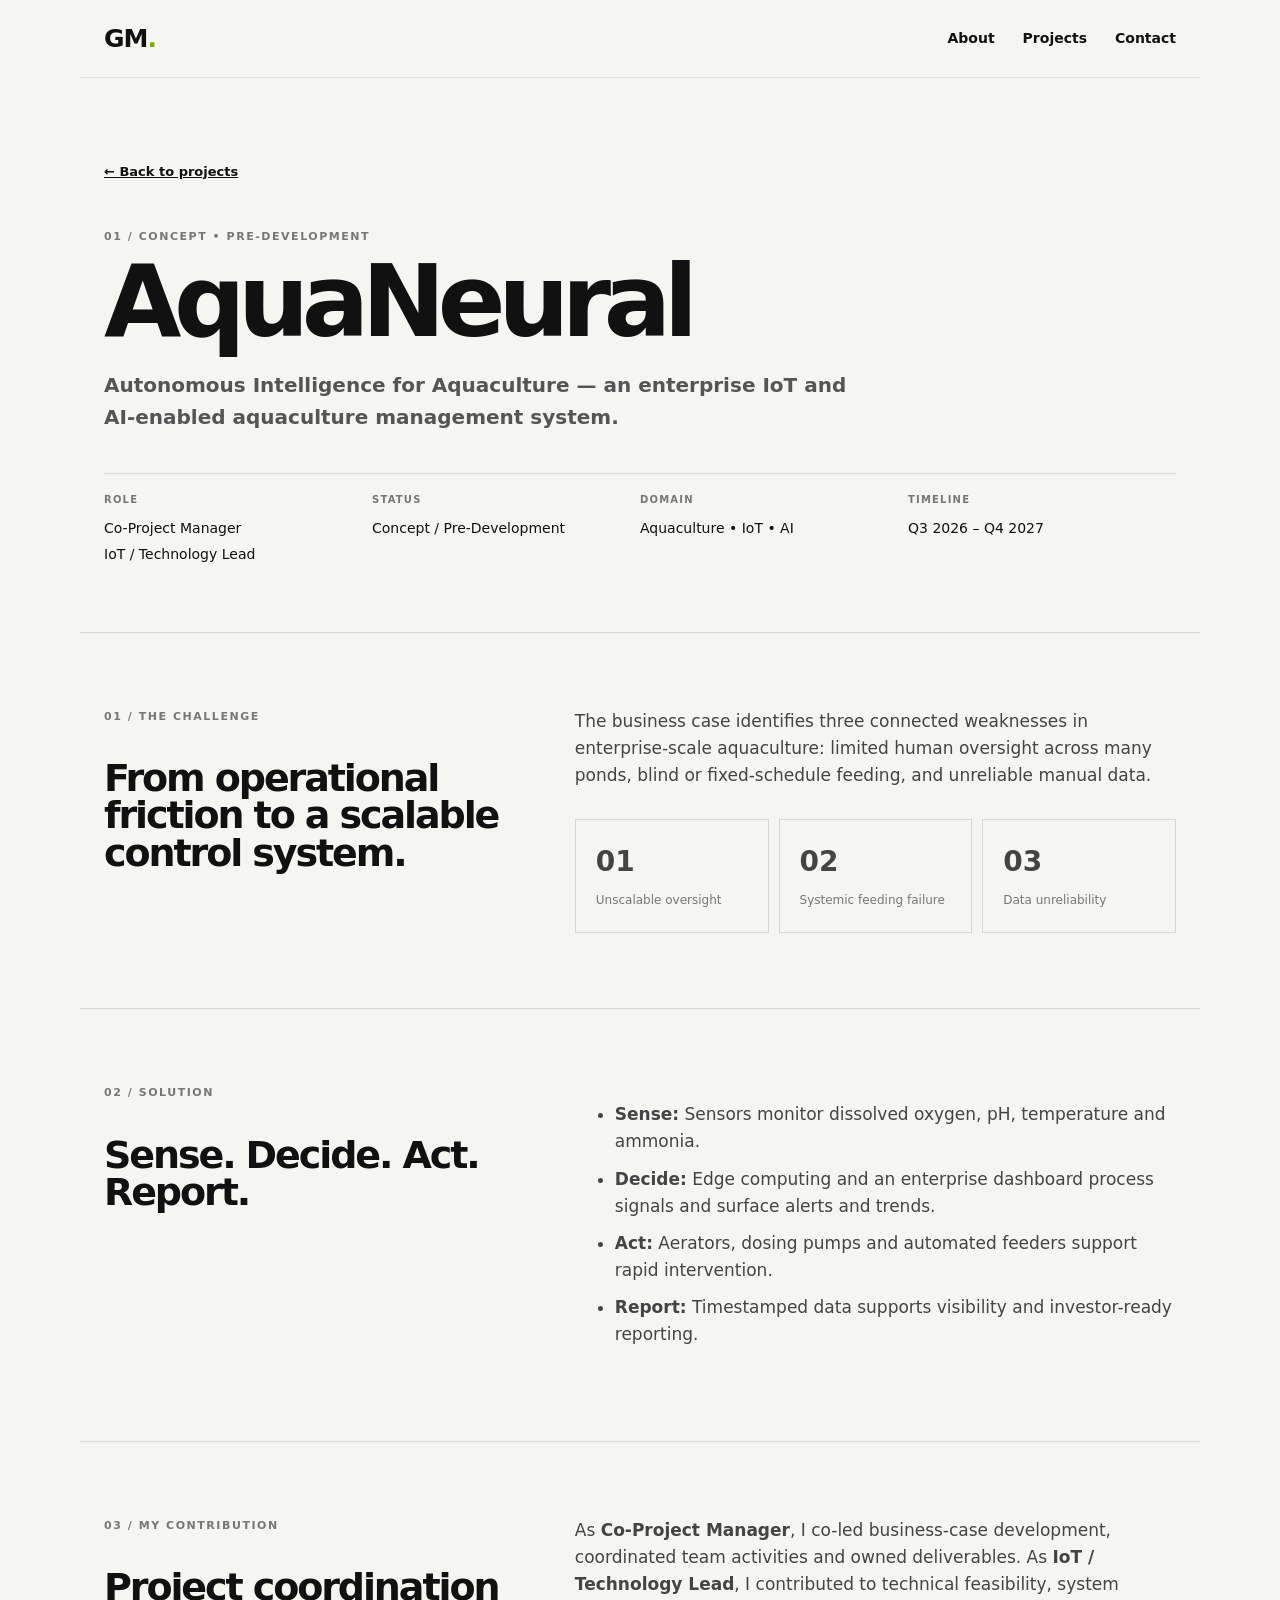
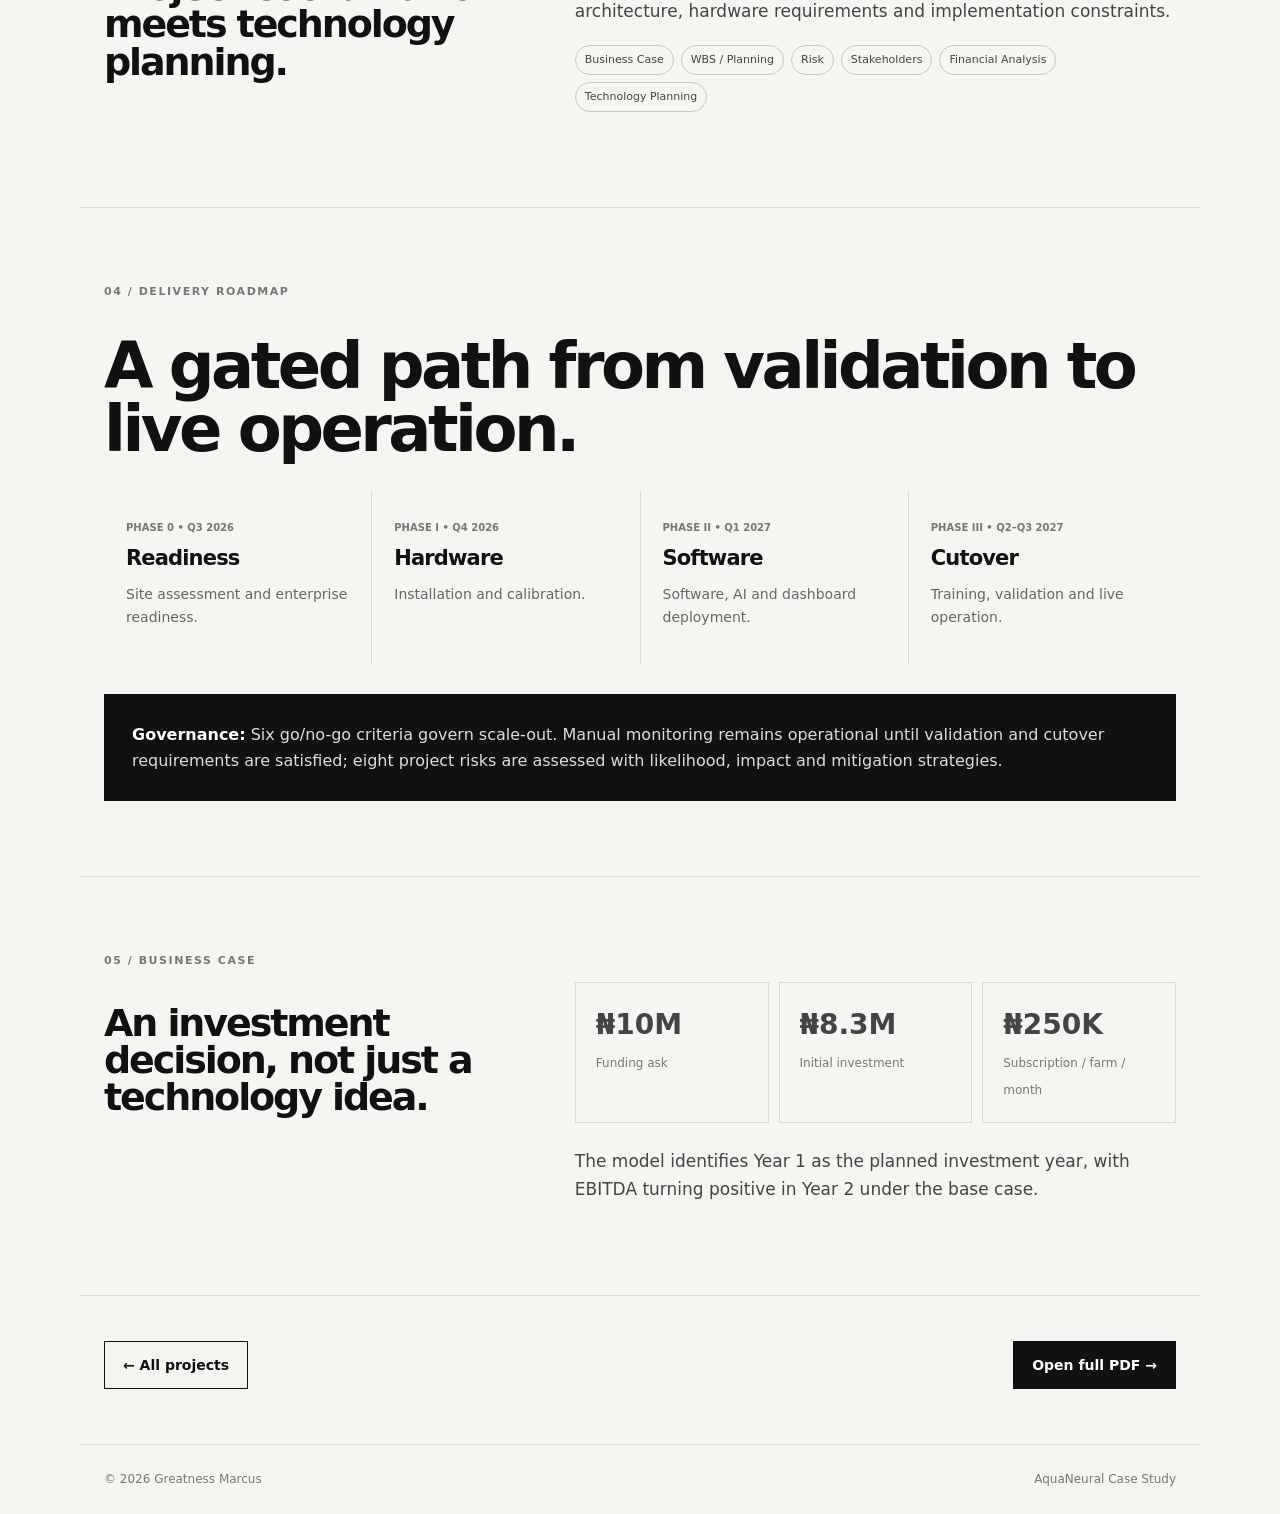
==== aquaneural.html @ cf1d910b "Update portfolio with project case studies" ====
<!doctype html><html><head><meta charset="utf-8"><meta name="viewport" content="width=device-width,initial-scale=1"><title>AquaNeural | Greatness Marcus</title><link rel="stylesheet" href="detail.css"></head><body>
<header class="nav"><a class="brand" href="index.html">GM<span>.</span></a><nav><a href="index.html#about">About</a><a href="index.html#projects">Projects</a><a href="index.html#contact">Contact</a></nav></header>
<section class="detail-hero"><a class="back" href="index.html#projects">← Back to projects</a><div class="tag">01 / CONCEPT • PRE-DEVELOPMENT</div><h1>AquaNeural</h1><p class="subtitle">Autonomous Intelligence for Aquaculture — an enterprise IoT and AI-enabled aquaculture management system.</p><div class="detail-meta"><div><b>ROLE</b><span>Co-Project Manager<br>IoT / Technology Lead</span></div><div><b>STATUS</b><span>Concept / Pre-Development</span></div><div><b>DOMAIN</b><span>Aquaculture • IoT • AI</span></div><div><b>TIMELINE</b><span>Q3 2026 – Q4 2027</span></div></div></section>
<section class="case-section"><div class="case-grid"><div><div class="section-kicker">01 / THE CHALLENGE</div><h2>From operational friction to a scalable control system.</h2></div><div class="case-copy"><p>The business case identifies three connected weaknesses in enterprise-scale aquaculture: limited human oversight across many ponds, blind or fixed-schedule feeding, and unreliable manual data.</p><div class="stat-grid"><div class="stat"><strong>01</strong><span>Unscalable oversight</span></div><div class="stat"><strong>02</strong><span>Systemic feeding failure</span></div><div class="stat"><strong>03</strong><span>Data unreliability</span></div></div></div></div></section>
<section class="case-section"><div class="case-grid"><div><div class="section-kicker">02 / SOLUTION</div><h2>Sense. Decide. Act. Report.</h2></div><div class="case-copy"><ul><li><strong>Sense:</strong> Sensors monitor dissolved oxygen, pH, temperature and ammonia.</li><li><strong>Decide:</strong> Edge computing and an enterprise dashboard process signals and surface alerts and trends.</li><li><strong>Act:</strong> Aerators, dosing pumps and automated feeders support rapid intervention.</li><li><strong>Report:</strong> Timestamped data supports visibility and investor-ready reporting.</li></ul></div></div></section>
<section class="case-section"><div class="case-grid"><div><div class="section-kicker">03 / MY CONTRIBUTION</div><h2>Project coordination meets technology planning.</h2></div><div class="case-copy"><p>As <strong>Co-Project Manager</strong>, I co-led business-case development, coordinated team activities and owned deliverables. As <strong>IoT / Technology Lead</strong>, I contributed to technical feasibility, system architecture, hardware requirements and implementation constraints.</p><div class="chips"><span>Business Case</span><span>WBS / Planning</span><span>Risk</span><span>Stakeholders</span><span>Financial Analysis</span><span>Technology Planning</span></div></div></div></section>
<section class="case-section"><div><div class="section-kicker">04 / DELIVERY ROADMAP</div><h2>A gated path from validation to live operation.</h2></div><div class="phase-grid"><div class="phase"><b>PHASE 0 • Q3 2026</b><h3>Readiness</h3><p>Site assessment and enterprise readiness.</p></div><div class="phase"><b>PHASE I • Q4 2026</b><h3>Hardware</h3><p>Installation and calibration.</p></div><div class="phase"><b>PHASE II • Q1 2027</b><h3>Software</h3><p>Software, AI and dashboard deployment.</p></div><div class="phase"><b>PHASE III • Q2–Q3 2027</b><h3>Cutover</h3><p>Training, validation and live operation.</p></div></div><div class="callout"><p><strong>Governance:</strong> Six go/no-go criteria govern scale-out. Manual monitoring remains operational until validation and cutover requirements are satisfied; eight project risks are assessed with likelihood, impact and mitigation strategies.</p></div></section>
<section class="case-section"><div class="case-grid"><div><div class="section-kicker">05 / BUSINESS CASE</div><h2>An investment decision, not just a technology idea.</h2></div><div class="case-copy"><div class="stat-grid"><div class="stat"><strong>₦10M</strong><span>Funding ask</span></div><div class="stat"><strong>₦8.3M</strong><span>Initial investment</span></div><div class="stat"><strong>₦250K</strong><span>Subscription / farm / month</span></div></div><p style="margin-top:25px">The model identifies Year 1 as the planned investment year, with EBITDA turning positive in Year 2 under the base case.</p></div></div></section>
<div class="case-footer"><a class="button ghost" href="index.html#projects">← All projects</a><a class="button primary" href="assets/AquaNeural_Project_Portfolio_Greatness_Marcus.pdf">Open full PDF →</a></div><footer><span>© 2026 Greatness Marcus</span><span>AquaNeural Case Study</span></footer></body></html>
---- detail.css ----
@import url('style.css');
.detail-hero,.case-section,.case-footer{max-width:1120px;margin:auto;padding-left:24px;padding-right:24px}.detail-hero{padding-top:80px;padding-bottom:65px;border-bottom:1px solid #d8d8d2}.back{display:inline-block;margin-bottom:45px;font-weight:800;text-decoration:underline;font-size:13px}.detail-hero h1{font-size:clamp(52px,8vw,100px);line-height:.9;margin-bottom:22px}.detail-hero .subtitle{font-size:20px;max-width:760px}.detail-meta{display:grid;grid-template-columns:repeat(4,1fr);border-top:1px solid #d8d8d2;margin-top:40px}.detail-meta div{padding:18px 12px 0 0}.detail-meta b{display:block;font-size:10px;letter-spacing:.12em;color:#777;margin-bottom:7px}.detail-meta span{font-size:14px}.case-section{padding-top:75px;padding-bottom:75px;border-bottom:1px solid #d8d8d2}.case-grid{display:grid;grid-template-columns:1fr 1.5fr;gap:70px}.case-grid h2{font-size:38px}.case-copy{font-size:17px;color:#444}.case-copy p{margin-top:0}.case-copy li{margin:10px 0}.stat-grid{display:grid;grid-template-columns:repeat(3,1fr);gap:10px;margin-top:30px}.stat{border:1px solid #d8d8d2;padding:20px}.stat strong{display:block;font-size:28px}.stat span{font-size:12px;color:#777}.phase-grid{display:grid;grid-template-columns:repeat(4,1fr);gap:1px;background:#d8d8d2;margin-top:30px}.phase{background:#f5f5f2;padding:22px}.phase b{font-size:10px;color:#777}.phase h3{font-size:21px;margin-top:9px}.phase p{font-size:14px;color:#666}.callout{background:#111;color:#fff;padding:28px;margin-top:30px}.callout p{margin:0;color:#ddd}.callout strong{color:#fff}.case-footer{padding-top:45px;padding-bottom:55px;display:flex;justify-content:space-between}footer{border-top:1px solid #d8d8d2;max-width:1120px;margin:auto;padding:25px 24px;color:#777;font-size:12px;display:flex;justify-content:space-between}@media(max-width:760px){.detail-meta,.case-grid,.phase-grid{grid-template-columns:1fr 1fr}.case-grid{display:block}.case-grid>div:first-child{margin-bottom:35px}.stat-grid{grid-template-columns:1fr}.case-footer{display:block}.case-footer .button{display:inline-block;margin-top:10px}}
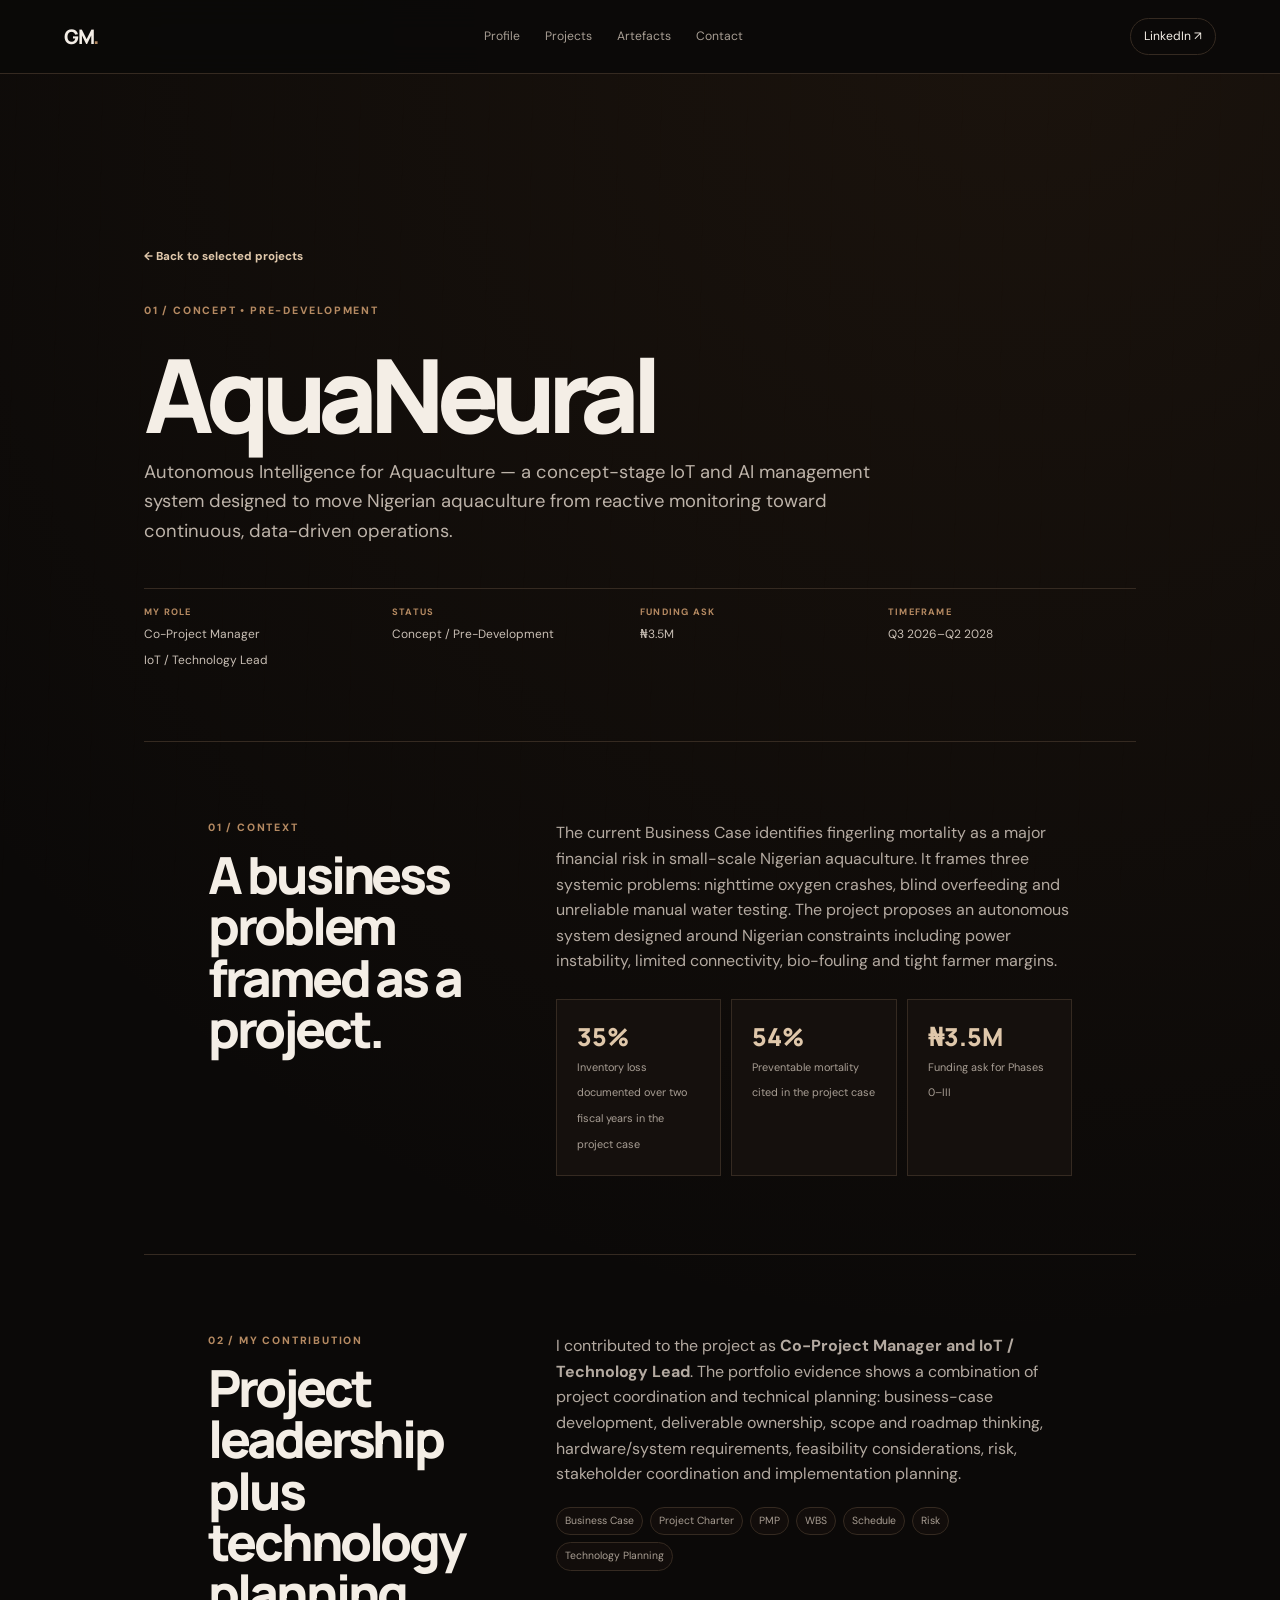
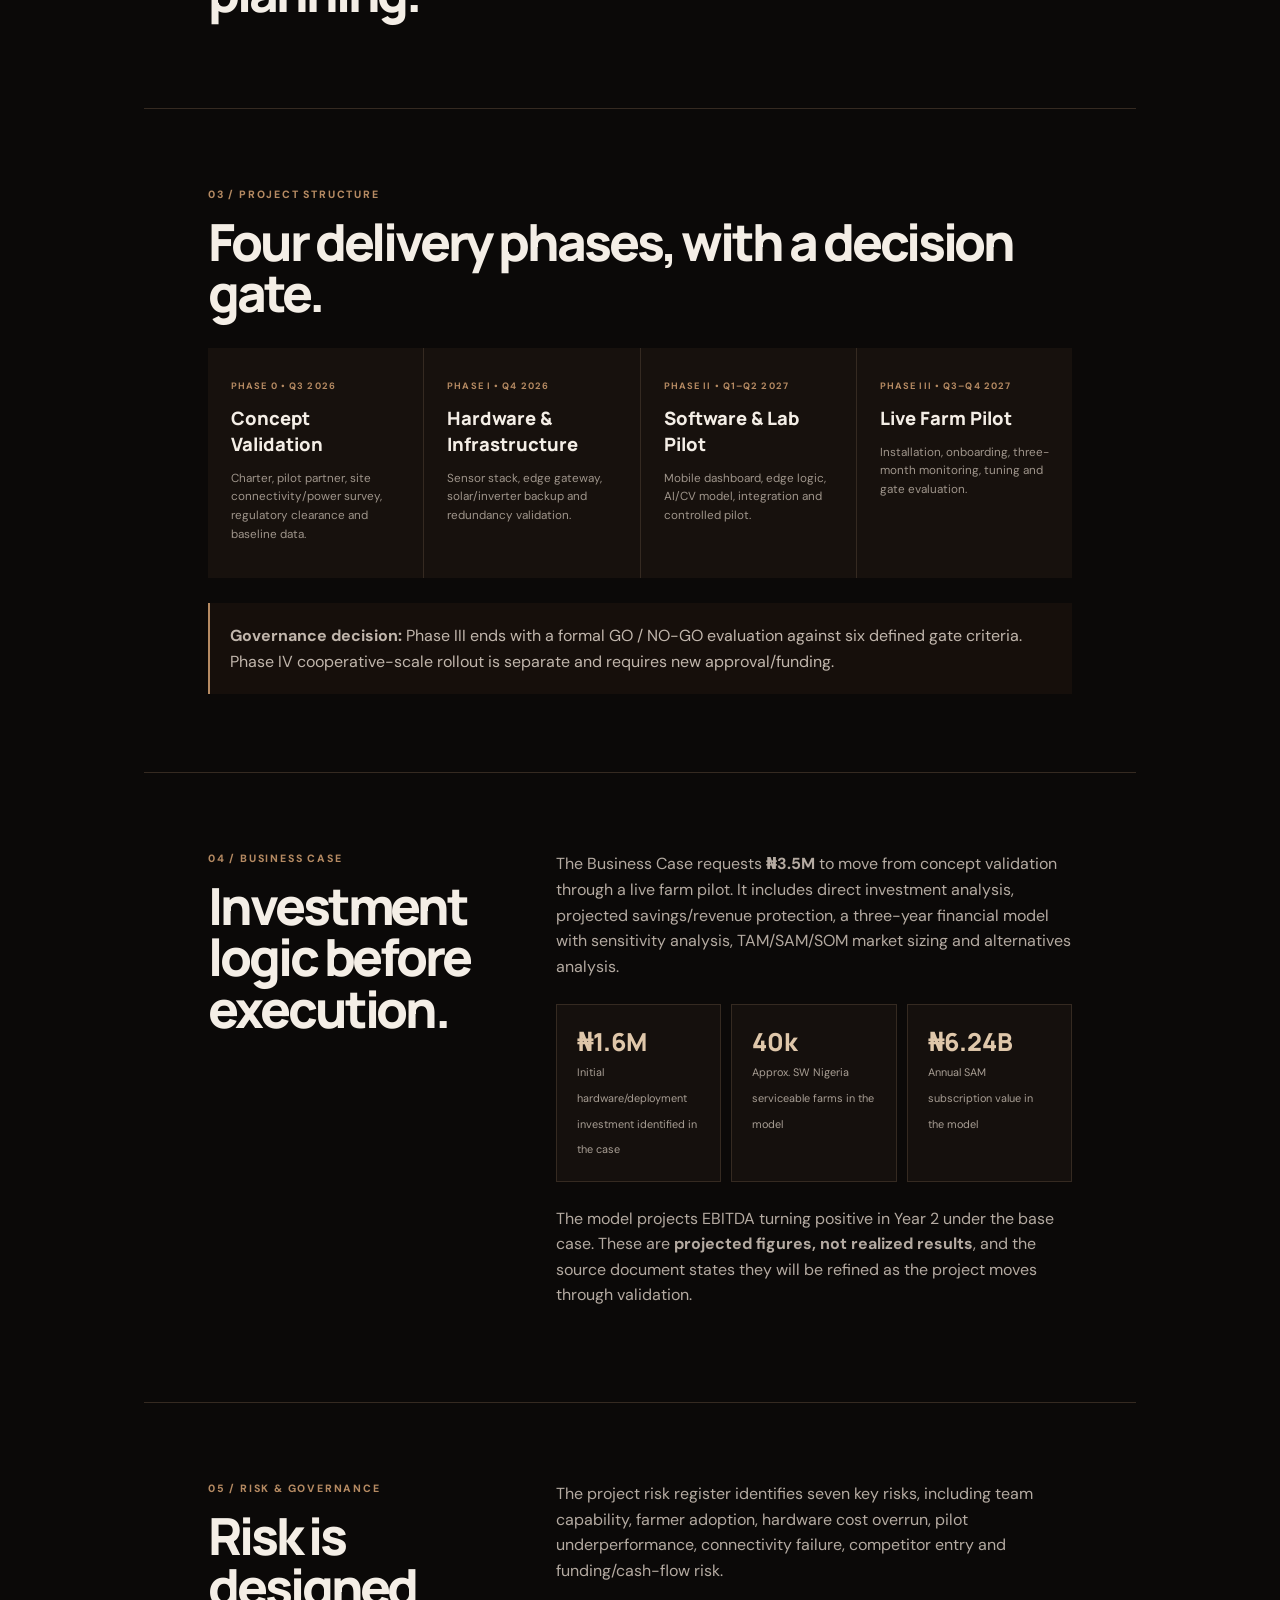
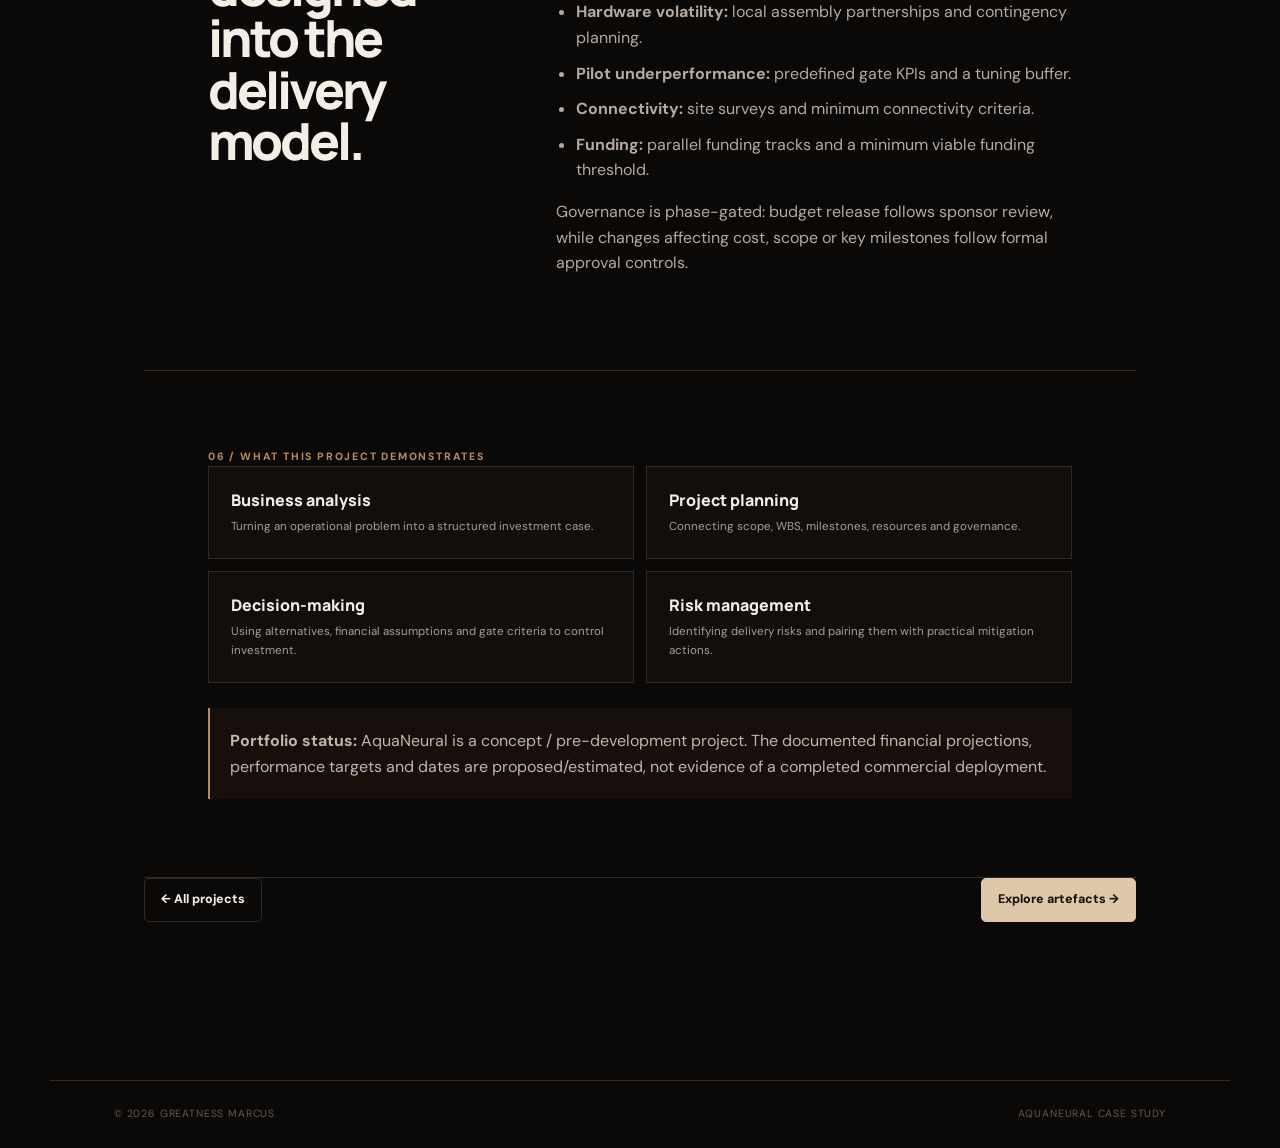
==== commit 7fb31381: "Add files via upload" ====
--- a/aquaneural.html
+++ b/aquaneural.html
@@ -1,9 +1,9 @@
-<!doctype html><html><head><meta charset="utf-8"><meta name="viewport" content="width=device-width,initial-scale=1"><title>AquaNeural | Greatness Marcus</title><link rel="stylesheet" href="detail.css"></head><body>
-<header class="nav"><a class="brand" href="index.html">GM<span>.</span></a><nav><a href="index.html#about">About</a><a href="index.html#projects">Projects</a><a href="index.html#contact">Contact</a></nav></header>
-<section class="detail-hero"><a class="back" href="index.html#projects">← Back to projects</a><div class="tag">01 / CONCEPT • PRE-DEVELOPMENT</div><h1>AquaNeural</h1><p class="subtitle">Autonomous Intelligence for Aquaculture — an enterprise IoT and AI-enabled aquaculture management system.</p><div class="detail-meta"><div><b>ROLE</b><span>Co-Project Manager<br>IoT / Technology Lead</span></div><div><b>STATUS</b><span>Concept / Pre-Development</span></div><div><b>DOMAIN</b><span>Aquaculture • IoT • AI</span></div><div><b>TIMELINE</b><span>Q3 2026 – Q4 2027</span></div></div></section>
-<section class="case-section"><div class="case-grid"><div><div class="section-kicker">01 / THE CHALLENGE</div><h2>From operational friction to a scalable control system.</h2></div><div class="case-copy"><p>The business case identifies three connected weaknesses in enterprise-scale aquaculture: limited human oversight across many ponds, blind or fixed-schedule feeding, and unreliable manual data.</p><div class="stat-grid"><div class="stat"><strong>01</strong><span>Unscalable oversight</span></div><div class="stat"><strong>02</strong><span>Systemic feeding failure</span></div><div class="stat"><strong>03</strong><span>Data unreliability</span></div></div></div></div></section>
-<section class="case-section"><div class="case-grid"><div><div class="section-kicker">02 / SOLUTION</div><h2>Sense. Decide. Act. Report.</h2></div><div class="case-copy"><ul><li><strong>Sense:</strong> Sensors monitor dissolved oxygen, pH, temperature and ammonia.</li><li><strong>Decide:</strong> Edge computing and an enterprise dashboard process signals and surface alerts and trends.</li><li><strong>Act:</strong> Aerators, dosing pumps and automated feeders support rapid intervention.</li><li><strong>Report:</strong> Timestamped data supports visibility and investor-ready reporting.</li></ul></div></div></section>
-<section class="case-section"><div class="case-grid"><div><div class="section-kicker">03 / MY CONTRIBUTION</div><h2>Project coordination meets technology planning.</h2></div><div class="case-copy"><p>As <strong>Co-Project Manager</strong>, I co-led business-case development, coordinated team activities and owned deliverables. As <strong>IoT / Technology Lead</strong>, I contributed to technical feasibility, system architecture, hardware requirements and implementation constraints.</p><div class="chips"><span>Business Case</span><span>WBS / Planning</span><span>Risk</span><span>Stakeholders</span><span>Financial Analysis</span><span>Technology Planning</span></div></div></div></section>
-<section class="case-section"><div><div class="section-kicker">04 / DELIVERY ROADMAP</div><h2>A gated path from validation to live operation.</h2></div><div class="phase-grid"><div class="phase"><b>PHASE 0 • Q3 2026</b><h3>Readiness</h3><p>Site assessment and enterprise readiness.</p></div><div class="phase"><b>PHASE I • Q4 2026</b><h3>Hardware</h3><p>Installation and calibration.</p></div><div class="phase"><b>PHASE II • Q1 2027</b><h3>Software</h3><p>Software, AI and dashboard deployment.</p></div><div class="phase"><b>PHASE III • Q2–Q3 2027</b><h3>Cutover</h3><p>Training, validation and live operation.</p></div></div><div class="callout"><p><strong>Governance:</strong> Six go/no-go criteria govern scale-out. Manual monitoring remains operational until validation and cutover requirements are satisfied; eight project risks are assessed with likelihood, impact and mitigation strategies.</p></div></section>
-<section class="case-section"><div class="case-grid"><div><div class="section-kicker">05 / BUSINESS CASE</div><h2>An investment decision, not just a technology idea.</h2></div><div class="case-copy"><div class="stat-grid"><div class="stat"><strong>₦10M</strong><span>Funding ask</span></div><div class="stat"><strong>₦8.3M</strong><span>Initial investment</span></div><div class="stat"><strong>₦250K</strong><span>Subscription / farm / month</span></div></div><p style="margin-top:25px">The model identifies Year 1 as the planned investment year, with EBITDA turning positive in Year 2 under the base case.</p></div></div></section>
-<div class="case-footer"><a class="button ghost" href="index.html#projects">← All projects</a><a class="button primary" href="assets/AquaNeural_Project_Portfolio_Greatness_Marcus.pdf">Open full PDF →</a></div><footer><span>© 2026 Greatness Marcus</span><span>AquaNeural Case Study</span></footer></body></html>
+<!doctype html><html lang="en"><head><meta charset="utf-8"><meta name="viewport" content="width=device-width,initial-scale=1"><title>AquaNeural | Greatness Marcus</title><link rel="stylesheet" href="case.css"></head><body><header class="nav"><a class="brand" href="index.html">GM<span>.</span></a><nav><a href="index.html#profile">Profile</a><a href="index.html#projects">Projects</a><a href="index.html#artefacts">Artefacts</a><a href="index.html#contact">Contact</a></nav><a class="nav-cta" href="https://www.linkedin.com/in/greatness-marcus-pm" target="_blank">LinkedIn ↗</a></header>
+<main class="case"><section class="case-hero"><a class="back" href="index.html#projects">← Back to selected projects</a><div class="kicker" style="margin-top:35px">01 / CONCEPT • PRE-DEVELOPMENT</div><h1>AquaNeural</h1><p class="case-lead">Autonomous Intelligence for Aquaculture — a concept-stage IoT and AI management system designed to move Nigerian aquaculture from reactive monitoring toward continuous, data-driven operations.</p><div class="case-meta"><div><b>MY ROLE</b><span>Co-Project Manager<br>IoT / Technology Lead</span></div><div><b>STATUS</b><span>Concept / Pre-Development</span></div><div><b>FUNDING ASK</b><span>₦3.5M</span></div><div><b>TIMEFRAME</b><span>Q3 2026–Q2 2028</span></div></div></section>
+<section class="case case-section"><div class="two-col"><div><div class="kicker">01 / CONTEXT</div><h2>A business problem framed as a project.</h2></div><div class="case-copy"><p>The current Business Case identifies fingerling mortality as a major financial risk in small-scale Nigerian aquaculture. It frames three systemic problems: nighttime oxygen crashes, blind overfeeding and unreliable manual water testing. The project proposes an autonomous system designed around Nigerian constraints including power instability, limited connectivity, bio-fouling and tight farmer margins.</p><div class="stat-grid"><div class="stat"><strong>35%</strong><span>Inventory loss documented over two fiscal years in the project case</span></div><div class="stat"><strong>54%</strong><span>Preventable mortality cited in the project case</span></div><div class="stat"><strong>₦3.5M</strong><span>Funding ask for Phases 0–III</span></div></div></div></div></section>
+<section class="case case-section"><div class="two-col"><div><div class="kicker">02 / MY CONTRIBUTION</div><h2>Project leadership plus technology planning.</h2></div><div class="case-copy"><p>I contributed to the project as <strong>Co-Project Manager and IoT / Technology Lead</strong>. The portfolio evidence shows a combination of project coordination and technical planning: business-case development, deliverable ownership, scope and roadmap thinking, hardware/system requirements, feasibility considerations, risk, stakeholder coordination and implementation planning.</p><div class="chips"><span>Business Case</span><span>Project Charter</span><span>PMP</span><span>WBS</span><span>Schedule</span><span>Risk</span><span>Technology Planning</span></div></div></div></section>
+<section class="case case-section"><div class="kicker">03 / PROJECT STRUCTURE</div><h2>Four delivery phases, with a decision gate.</h2><div class="phase-grid"><div class="phase"><b>PHASE 0 • Q3 2026</b><h3>Concept Validation</h3><p>Charter, pilot partner, site connectivity/power survey, regulatory clearance and baseline data.</p></div><div class="phase"><b>PHASE I • Q4 2026</b><h3>Hardware & Infrastructure</h3><p>Sensor stack, edge gateway, solar/inverter backup and redundancy validation.</p></div><div class="phase"><b>PHASE II • Q1–Q2 2027</b><h3>Software & Lab Pilot</h3><p>Mobile dashboard, edge logic, AI/CV model, integration and controlled pilot.</p></div><div class="phase"><b>PHASE III • Q3–Q4 2027</b><h3>Live Farm Pilot</h3><p>Installation, onboarding, three-month monitoring, tuning and gate evaluation.</p></div></div><div class="decision"><strong>Governance decision:</strong> Phase III ends with a formal GO / NO-GO evaluation against six defined gate criteria. Phase IV cooperative-scale rollout is separate and requires new approval/funding.</div></section>
+<section class="case case-section"><div class="two-col"><div><div class="kicker">04 / BUSINESS CASE</div><h2>Investment logic before execution.</h2></div><div class="case-copy"><p>The Business Case requests <strong>₦3.5M</strong> to move from concept validation through a live farm pilot. It includes direct investment analysis, projected savings/revenue protection, a three-year financial model with sensitivity analysis, TAM/SAM/SOM market sizing and alternatives analysis.</p><div class="stat-grid"><div class="stat"><strong>₦1.6M</strong><span>Initial hardware/deployment investment identified in the case</span></div><div class="stat"><strong>40k</strong><span>Approx. SW Nigeria serviceable farms in the model</span></div><div class="stat"><strong>₦6.24B</strong><span>Annual SAM subscription value in the model</span></div></div><p style="margin-top:24px">The model projects EBITDA turning positive in Year 2 under the base case. These are <strong>projected figures, not realized results</strong>, and the source document states they will be refined as the project moves through validation.</p></div></div></section>
+<section class="case case-section"><div class="two-col"><div><div class="kicker">05 / RISK & GOVERNANCE</div><h2>Risk is designed into the delivery model.</h2></div><div class="case-copy"><p>The project risk register identifies seven key risks, including team capability, farmer adoption, hardware cost overrun, pilot underperformance, connectivity failure, competitor entry and funding/cash-flow risk.</p><ul><li><strong>Hardware volatility:</strong> local assembly partnerships and contingency planning.</li><li><strong>Pilot underperformance:</strong> predefined gate KPIs and a tuning buffer.</li><li><strong>Connectivity:</strong> site surveys and minimum connectivity criteria.</li><li><strong>Funding:</strong> parallel funding tracks and a minimum viable funding threshold.</li></ul><p>Governance is phase-gated: budget release follows sponsor review, while changes affecting cost, scope or key milestones follow formal approval controls.</p></div></div></section>
+<section class="case case-section"><div class="kicker">06 / WHAT THIS PROJECT DEMONSTRATES</div><div class="artifact-grid"><div class="artifact"><b>Business analysis</b><span>Turning an operational problem into a structured investment case.</span></div><div class="artifact"><b>Project planning</b><span>Connecting scope, WBS, milestones, resources and governance.</span></div><div class="artifact"><b>Decision-making</b><span>Using alternatives, financial assumptions and gate criteria to control investment.</span></div><div class="artifact"><b>Risk management</b><span>Identifying delivery risks and pairing them with practical mitigation actions.</span></div></div><div class="decision"><strong>Portfolio status:</strong> AquaNeural is a concept / pre-development project. The documented financial projections, performance targets and dates are proposed/estimated, not evidence of a completed commercial deployment.</div></section>
+<div class="footer-actions"><a class="button ghost" href="index.html#projects">← All projects</a><a class="button primary" href="aquaneural-artefacts.html">Explore artefacts →</a></div></main><footer><span>© 2026 Greatness Marcus</span><span>AquaNeural Case Study</span></footer></body></html>
--- a/case.css
+++ b/case.css
@@ -0,0 +1,2 @@
+@import url('style.css');
+.case{max-width:1120px;margin:auto;padding:78px 5vw}.case-hero{padding-top:90px;padding-bottom:70px;border-bottom:1px solid var(--line)}.back{color:var(--warm);font-size:.72rem;font-weight:800}.case h1{font:800 clamp(3.3rem,8vw,7rem)/.88 Manrope,sans-serif;letter-spacing:-.08em;margin:30px 0 18px}.case-lead{font-size:1.15rem;color:#bdb3a9;max-width:780px}.case-meta{display:grid;grid-template-columns:repeat(4,1fr);border-top:1px solid var(--line);margin-top:42px}.case-meta div{padding:16px 12px 0 0}.case-meta b{display:block;font-size:.58rem;color:var(--accent);letter-spacing:.13em}.case-meta span{font-size:.75rem;color:#c9bfb5}.case-section{border-bottom:1px solid var(--line)}.two-col{display:grid;grid-template-columns:.7fr 1.3fr;gap:70px}.case h2{font:800 clamp(2rem,4vw,3.5rem)/1 Manrope;letter-spacing:-.06em;margin:12px 0}.case-copy{color:#b4aaa1}.case-copy p{margin-top:0}.case-copy ul{padding-left:20px}.case-copy li{margin:10px 0}.stat-grid{display:grid;grid-template-columns:repeat(3,1fr);gap:10px;margin-top:25px}.stat{border:1px solid var(--line);padding:20px;background:#15100d}.stat strong{display:block;font:800 1.55rem Manrope;color:var(--warm)}.stat span{font-size:.68rem;color:var(--muted)}.phase-grid{display:grid;grid-template-columns:repeat(4,1fr);gap:1px;background:var(--line);margin-top:30px}.phase{background:#17110d;padding:23px}.phase b{font-size:.58rem;color:var(--accent);letter-spacing:.12em}.phase h3{font:800 1.15rem Manrope;margin:8px 0}.phase p{font-size:.73rem;color:#9f958b}.decision{margin-top:25px;border-left:2px solid var(--accent);padding:20px;background:rgba(78,51,31,.17);color:#c1b6ac}.artifact-grid{display:grid;grid-template-columns:repeat(2,1fr);gap:12px}.artifact{border:1px solid var(--line);padding:22px;background:#120e0c}.artifact b{font:800 1rem Manrope}.artifact span{display:block;color:var(--muted);font-size:.72rem;margin-top:7px}.footer-actions{display:flex;justify-content:space-between;gap:12px;padding-bottom:80px}@media(max-width:800px){.case{padding:65px 20px}.case-meta,.two-col,.phase-grid,.artifact-grid{grid-template-columns:1fr 1fr}.two-col{display:block}.two-col>div:first-child{margin-bottom:28px}.stat-grid{grid-template-columns:1fr}.case-meta{grid-template-columns:1fr 1fr}}@media(max-width:520px){.case-meta,.phase-grid,.artifact-grid{grid-template-columns:1fr}.footer-actions{display:block}.footer-actions .button{margin-top:10px}}
